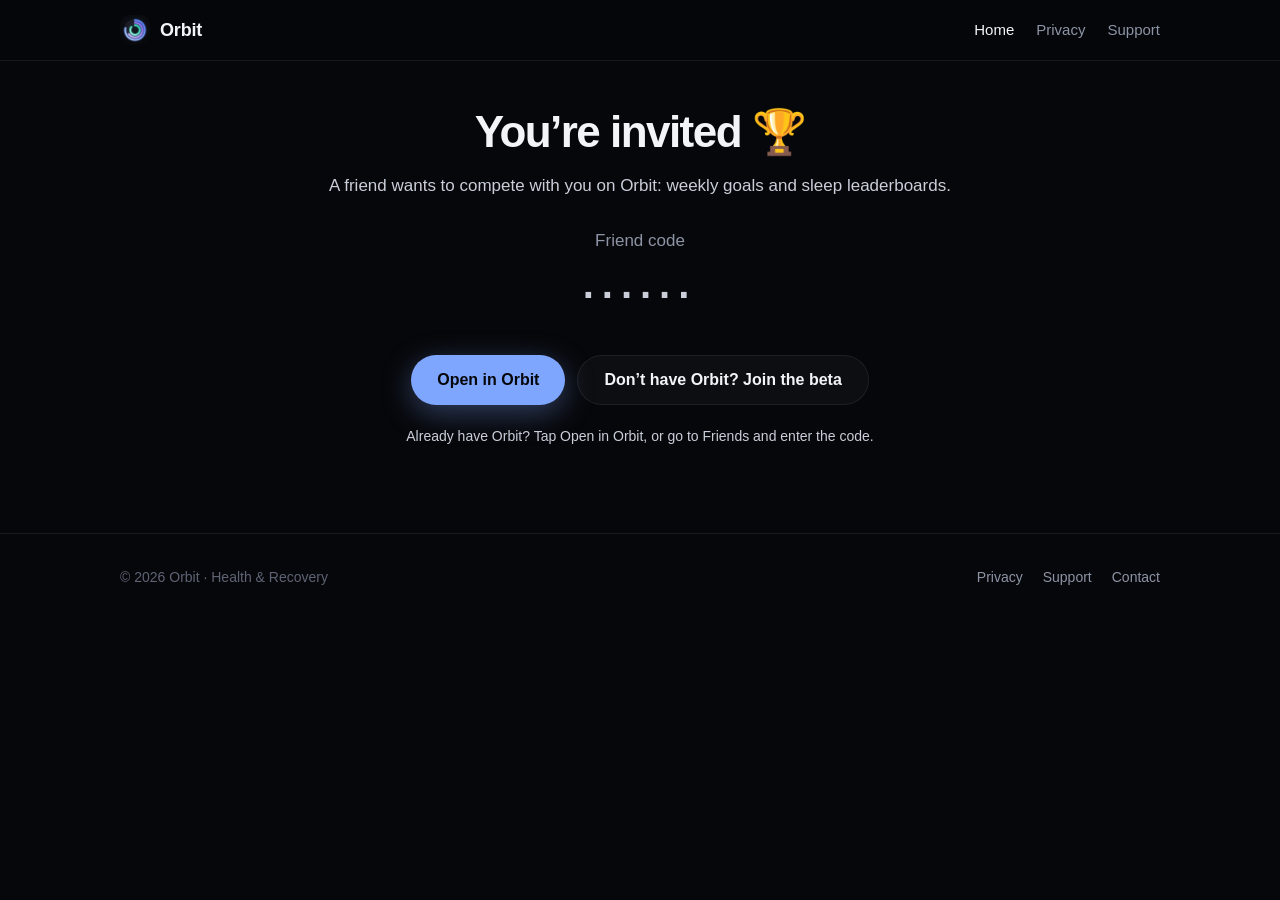
==== add/index.html @ f5d0c0c9 "Friend invite page; privacy: friends sharing Co-Authored-By: Claude Opus 5.5 <noreply@anthropic.com>" ====
<!doctype html>
<html lang="en">
<head>
<meta charset="utf-8">
<meta name="viewport" content="width=device-width, initial-scale=1, viewport-fit=cover">
<title>Join me on Orbit</title>
<meta name="description" content="A friend invited you to compete on Orbit.">
<meta name="theme-color" content="#06070a">
<meta property="og:title" content="Join me on Orbit">
<meta property="og:description" content="A friend invited you to compete on Orbit.">
<meta property="og:image" content="https://orbitrecovery.app/icon.png">
<meta property="og:url" content="https://orbitrecovery.app/add/">
<link rel="icon" href="../favicon.png">
<link rel="apple-touch-icon" href="../apple-touch-icon.png">
<link rel="stylesheet" href="../styles.css">
</head>
<body>
<header class="site-header"><div class="wrap">
  <a class="brand" href="../"><img src="../icon.png" alt="">Orbit</a>
  <nav class="nav"><a href="../" aria-current="page">Home</a><a href="../privacy/">Privacy</a><a href="../support/">Support</a></nav>
</div></header>

<main class="doc" style="text-align:center">
  <h1 style="text-align:center">You’re invited 🏆</h1>
  <p>A friend wants to compete with you on Orbit: weekly goals and sleep leaderboards.</p>
  <p style="margin:28px 0 8px;color:var(--muted)">Friend code</p>
  <p id="code" style="font-size:40px;font-weight:800;letter-spacing:8px;margin:0">······</p>
  <div class="cta" style="margin-top:28px">
    <a class="btn btn-primary" id="open" href="healthapp://friends">Open in Orbit</a>
    <a class="btn btn-ghost" href="mailto:support@orbitrecovery.app?subject=Orbit%20beta">Don’t have Orbit? Join the beta</a>
  </div>
  <p class="note" style="margin-top:20px">Already have Orbit? Tap Open in Orbit, or go to Friends and enter the code.</p>
</main>
<script>
  const code = (new URLSearchParams(location.search).get('code') || '').toUpperCase().replace(/[^A-Z0-9]/g, '').slice(0, 6);
  if (code) {
    document.getElementById('code').textContent = code;
    const link = 'healthapp://friends?code=' + code;
    document.getElementById('open').href = link;
    // Try the app straight away; if it isn't installed the page just stays here.
    setTimeout(() => { location.href = link; }, 300);
  }
</script>
<footer><div class="wrap">
  <span>© 2026 Orbit · Health &amp; Recovery</span>
  <nav><a href="../privacy/" aria-current="page">Privacy</a><a href="../support/" aria-current="page">Support</a><a href="mailto:support@orbitrecovery.app">Contact</a></nav>
</div></footer>
</body>
</html>
---- styles.css ----
:root {
  color-scheme: dark;
  --bg: #06070a;
  --card: #10131a;
  --card-line: rgba(255, 255, 255, 0.07);
  --text: #f3f4f7;
  --muted: #8d94a5;
  --faint: #5e6475;
  --blue: #7fa6ff;
  --purple: #ae95ff;
  --teal: #45e0c2;
  --orange: #ff9f5a;
  --pink: #ff86a2;
  --gold: #ffc857;
  --radius: 22px;
  --max: 1080px;
}

* { box-sizing: border-box; }
html { -webkit-text-size-adjust: 100%; }
body {
  margin: 0;
  background: var(--bg);
  color: var(--text);
  font: 17px/1.6 -apple-system, BlinkMacSystemFont, "SF Pro Text", "Segoe UI", Roboto, Helvetica, Arial, sans-serif;
  -webkit-font-smoothing: antialiased;
  overflow-x: hidden;
}
a { color: var(--blue); text-decoration: none; }
a:hover { text-decoration: underline; }
img { max-width: 100%; display: block; }

.wrap { width: 100%; max-width: var(--max); margin: 0 auto; padding: 0 20px; }

/* Header */
.site-header { position: sticky; top: 0; z-index: 10; backdrop-filter: saturate(160%) blur(16px); -webkit-backdrop-filter: saturate(160%) blur(16px); background: rgba(6, 7, 10, 0.72); border-bottom: 1px solid var(--card-line); }
.site-header .wrap { display: flex; align-items: center; justify-content: space-between; height: 60px; }
.brand { display: flex; align-items: center; gap: 10px; color: var(--text); font-weight: 700; font-size: 18px; letter-spacing: -0.01em; }
.brand:hover { text-decoration: none; }
.brand img { width: 30px; height: 30px; border-radius: 8px; }
.nav { display: flex; gap: 22px; font-size: 15px; }
.nav a { color: var(--muted); }
.nav a:hover, .nav a[aria-current="page"] { color: var(--text); text-decoration: none; }

/* Hero */
.hero { position: relative; padding: 72px 0 48px; text-align: center; }
.hero::before {
  content: ""; position: absolute; inset: -120px 0 auto; height: 620px; pointer-events: none;
  background: radial-gradient(closest-side at 50% 45%, rgba(127, 166, 255, 0.18), transparent 70%),
              radial-gradient(closest-side at 35% 60%, rgba(174, 149, 255, 0.12), transparent 70%),
              radial-gradient(closest-side at 65% 60%, rgba(69, 224, 194, 0.10), transparent 70%);
}
.rings { display: block; position: relative; width: min(300px, 70vw); margin: 0 auto 28px; filter: drop-shadow(0 0 28px rgba(127, 166, 255, 0.35)); }
.rings circle.arc { stroke-dashoffset: var(--len); animation: draw 1.6s cubic-bezier(.2,.7,.2,1) forwards; }
.rings circle.arc:nth-of-type(2) { animation-delay: .15s; }
.rings circle.arc:nth-of-type(3) { animation-delay: .3s; }
@keyframes draw { to { stroke-dashoffset: var(--end); } }
@media (prefers-reduced-motion: reduce) { .rings circle.arc { animation: none; stroke-dashoffset: var(--end); } }

.eyebrow { display: inline-block; font-size: 13px; font-weight: 600; letter-spacing: .08em; text-transform: uppercase; color: var(--blue); margin-bottom: 14px; }
h1 { position: relative; margin: 0 auto; max-width: 760px; font-size: clamp(38px, 7vw, 64px); line-height: 1.05; letter-spacing: -0.035em; font-weight: 800; }
.grad { background: linear-gradient(100deg, #b9ceff 0%, #ae95ff 45%, #45e0c2 100%); -webkit-background-clip: text; background-clip: text; color: transparent; }
.lede { position: relative; margin: 20px auto 0; max-width: 580px; font-size: clamp(17px, 2.4vw, 20px); color: var(--muted); }
.cta { position: relative; display: flex; flex-wrap: wrap; justify-content: center; gap: 12px; margin-top: 32px; }
.btn { display: inline-flex; align-items: center; justify-content: center; gap: 8px; min-height: 50px; padding: 0 26px; border-radius: 999px; font-weight: 700; font-size: 16px; }
.btn:hover { text-decoration: none; filter: brightness(1.08); }
.btn-primary { background: var(--blue); color: #06070a; box-shadow: 0 8px 30px rgba(127, 166, 255, 0.35); }
.btn-ghost { border: 1px solid var(--card-line); color: var(--text); background: rgba(255, 255, 255, 0.03); }
.note { position: relative; margin-top: 14px; font-size: 14px; color: var(--faint); }

/* Sections */
section { padding: 56px 0; }
.section-head { text-align: center; max-width: 640px; margin: 0 auto 36px; }
h2 { margin: 0; font-size: clamp(28px, 4.4vw, 40px); line-height: 1.12; letter-spacing: -0.025em; font-weight: 800; }
.section-head p { margin: 14px 0 0; color: var(--muted); }

.grid { display: grid; grid-template-columns: repeat(3, 1fr); gap: 16px; }
.card { background: var(--card); border: 1px solid var(--card-line); border-radius: var(--radius); padding: 26px; }
.card h3 { margin: 16px 0 6px; font-size: 19px; letter-spacing: -0.01em; }
.card p { margin: 0; color: var(--muted); font-size: 16px; }
.dot { width: 44px; height: 44px; border-radius: 50%; border: 5px solid currentColor; box-shadow: 0 0 22px -2px currentColor; opacity: .95; }

.devices { display: flex; flex-wrap: wrap; justify-content: center; gap: 10px; }
.chip { padding: 10px 18px; border-radius: 999px; background: var(--card); border: 1px solid var(--card-line); color: var(--text); font-weight: 600; font-size: 15px; }
.chip small { color: var(--faint); font-weight: 500; margin-left: 6px; }

.privacy-band .card { display: grid; grid-template-columns: 1fr 1fr; gap: 28px; align-items: center; padding: 36px; }
.checks { list-style: none; margin: 0; padding: 0; display: grid; gap: 12px; }
.checks li { position: relative; padding-left: 30px; color: var(--muted); }
.checks li::before { content: ""; position: absolute; left: 0; top: 6px; width: 16px; height: 16px; border-radius: 50%; background: var(--teal); box-shadow: 0 0 12px rgba(69, 224, 194, .6); }
.checks strong { color: var(--text); font-weight: 600; }

/* Document pages */
.doc { max-width: 780px; margin: 0 auto; padding: 48px 20px 72px; }
.doc h1 { font-size: clamp(32px, 6vw, 44px); text-align: left; margin: 0 0 6px; }
.doc h2 { font-size: 22px; margin: 2.2em 0 .5em; letter-spacing: -0.01em; }
.doc p, .doc li { color: #c9ced9; }
.doc strong { color: var(--text); }
.doc em { color: var(--faint); font-style: normal; }
.doc .table { overflow-x: auto; margin: 1em 0; border: 1px solid var(--card-line); border-radius: 16px; }
.doc table { border-collapse: collapse; width: 100%; font-size: 15px; }
.doc th, .doc td { text-align: left; vertical-align: top; padding: 12px 14px; border-bottom: 1px solid var(--card-line); }
.doc tr:last-child td { border-bottom: 0; }
.doc th { color: var(--muted); font-weight: 600; background: rgba(255,255,255,.02); }
.faq { display: grid; gap: 12px; margin-top: 24px; }
.faq details { background: var(--card); border: 1px solid var(--card-line); border-radius: 16px; padding: 18px 20px; }
.faq summary { cursor: pointer; font-weight: 600; color: var(--text); list-style: none; }
.faq summary::-webkit-details-marker { display: none; }
.faq summary::after { content: "+"; float: right; color: var(--muted); font-weight: 400; }
.faq details[open] summary::after { content: "–"; }
.faq details p { margin: 10px 0 0; }
.contact-card { margin-top: 28px; background: var(--card); border: 1px solid var(--card-line); border-radius: var(--radius); padding: 26px; }
.contact-card p { margin: 0 0 14px; }

/* Footer */
footer { border-top: 1px solid var(--card-line); padding: 32px 0 44px; color: var(--faint); font-size: 14px; }
footer .wrap { display: flex; flex-wrap: wrap; justify-content: space-between; gap: 14px; }
footer nav { display: flex; gap: 20px; }
footer a { color: var(--muted); }

@media (max-width: 860px) {
  .grid { grid-template-columns: 1fr 1fr; }
  .privacy-band .card { grid-template-columns: 1fr; padding: 26px; }
}
@media (max-width: 560px) {
  .grid { grid-template-columns: 1fr; }
  .nav { gap: 16px; font-size: 14px; }
  .hero { padding-top: 48px; }
  section { padding: 40px 0; }
  .btn { width: 100%; }
}
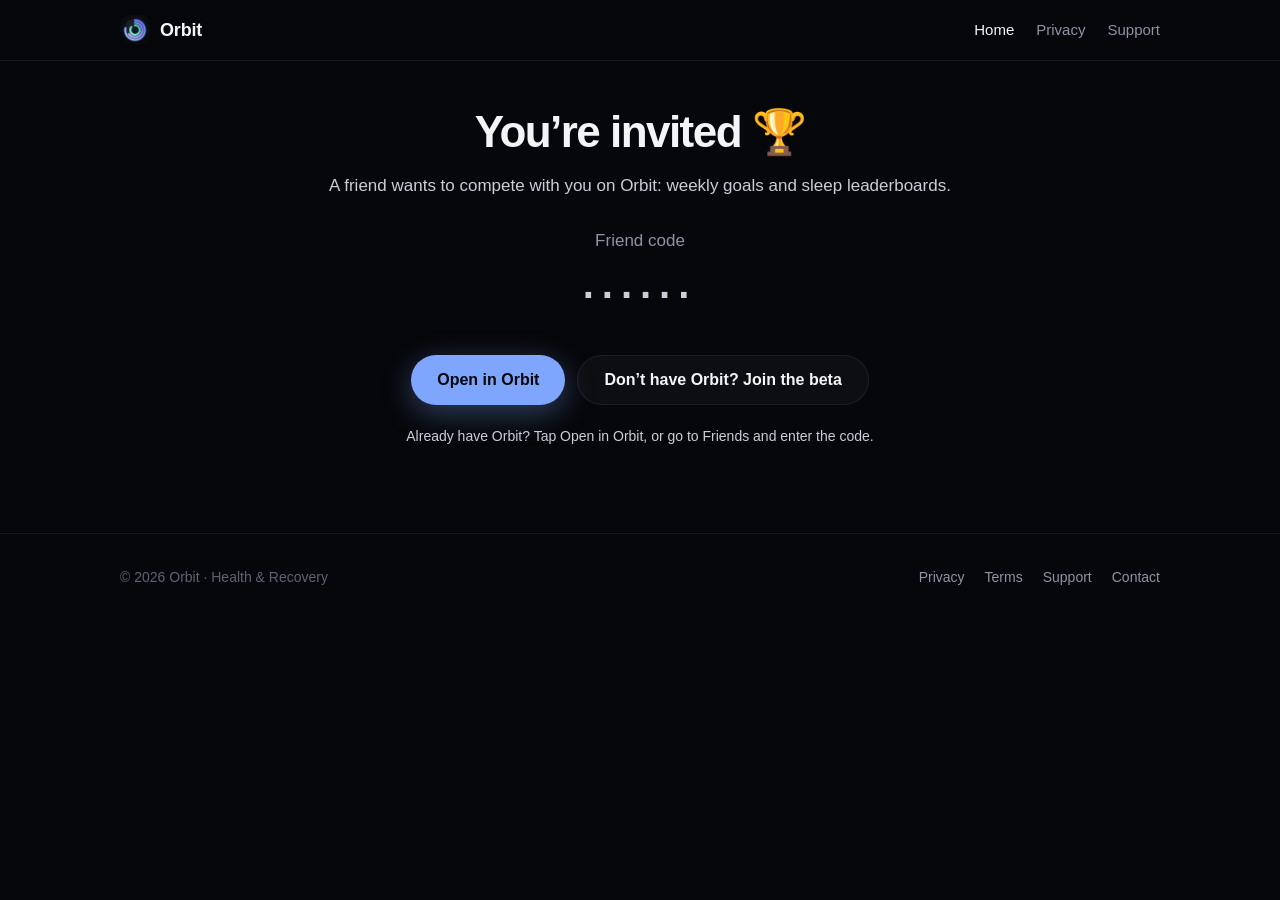
==== commit 72a2c584: "Terms of Use and post-checkout welcome page; payments in privacy policy Co-Authored-By: Claude Opus " ====
--- a/add/index.html
+++ b/add/index.html
@@ -43,7 +43,7 @@
 </script>
 <footer><div class="wrap">
   <span>© 2026 Orbit · Health &amp; Recovery</span>
-  <nav><a href="../privacy/" aria-current="page">Privacy</a><a href="../support/" aria-current="page">Support</a><a href="mailto:support@orbitrecovery.app">Contact</a></nav>
+  <nav><a href="../privacy/" aria-current="page">Privacy</a><a href="../terms/" aria-current="page">Terms</a><a href="../support/" aria-current="page">Support</a><a href="mailto:support@orbitrecovery.app">Contact</a></nav>
 </div></footer>
 </body>
 </html>
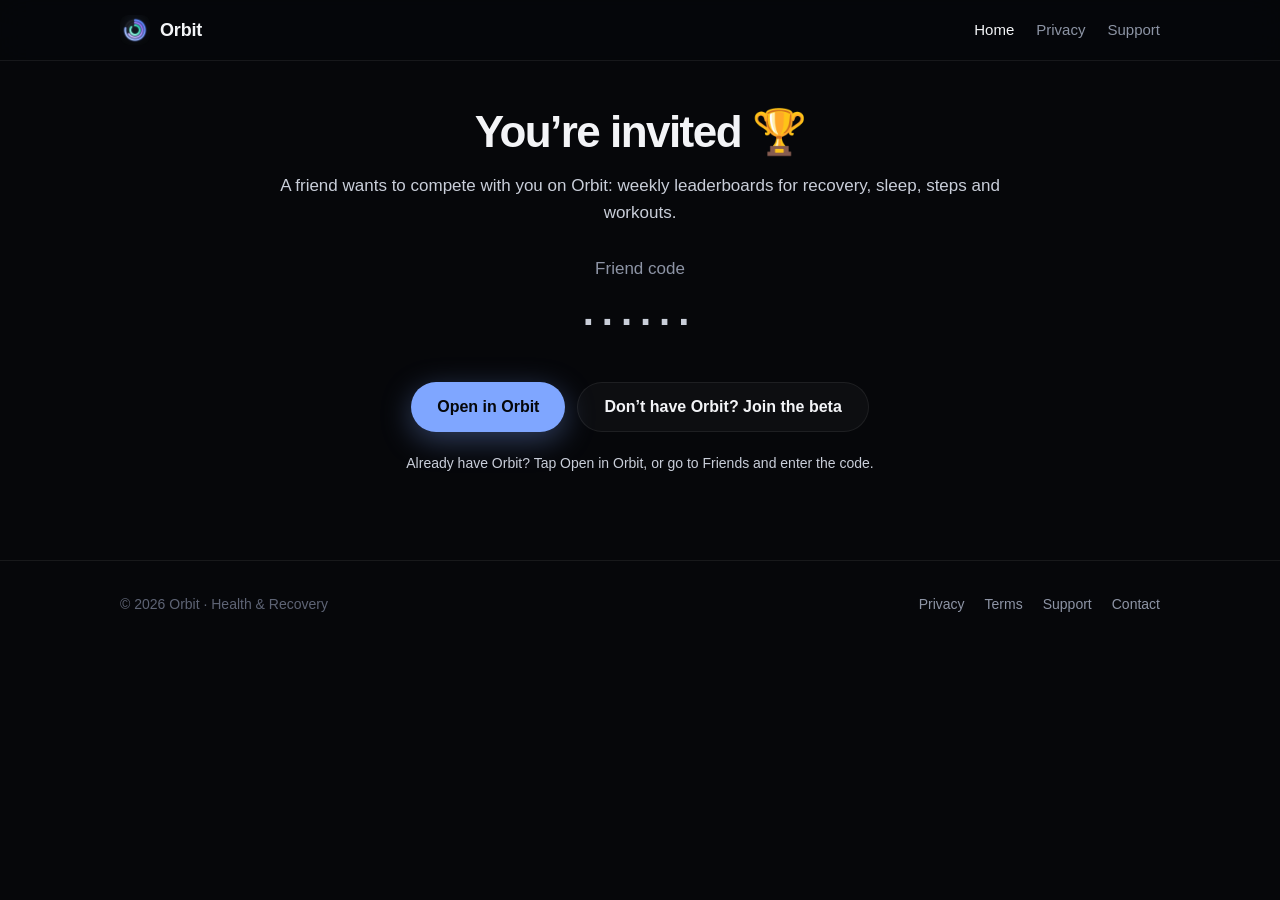
==== commit 70f9952c: "Group invite links on /add/; privacy: friends and groups sharing Co-Authored-By: Claude Opus 5.5 <no" ====
--- a/add/index.html
+++ b/add/index.html
@@ -22,20 +22,29 @@
 
 <main class="doc" style="text-align:center">
   <h1 style="text-align:center">You’re invited 🏆</h1>
-  <p>A friend wants to compete with you on Orbit: weekly goals and sleep leaderboards.</p>
-  <p style="margin:28px 0 8px;color:var(--muted)">Friend code</p>
+  <p id="lede">A friend wants to compete with you on Orbit: weekly leaderboards for recovery, sleep, steps and workouts.</p>
+  <p id="label" style="margin:28px 0 8px;color:var(--muted)">Friend code</p>
   <p id="code" style="font-size:40px;font-weight:800;letter-spacing:8px;margin:0">······</p>
   <div class="cta" style="margin-top:28px">
     <a class="btn btn-primary" id="open" href="healthapp://friends">Open in Orbit</a>
     <a class="btn btn-ghost" href="mailto:support@orbitrecovery.app?subject=Orbit%20beta">Don’t have Orbit? Join the beta</a>
   </div>
-  <p class="note" style="margin-top:20px">Already have Orbit? Tap Open in Orbit, or go to Friends and enter the code.</p>
+  <p id="hint" class="note" style="margin-top:20px">Already have Orbit? Tap Open in Orbit, or go to Friends and enter the code.</p>
 </main>
 <script>
-  const code = (new URLSearchParams(location.search).get('code') || '').toUpperCase().replace(/[^A-Z0-9]/g, '').slice(0, 6);
+  const q = new URLSearchParams(location.search);
+  const clean = (v) => (v || '').toUpperCase().replace(/[^A-Z0-9]/g, '').slice(0, 6);
+  const group = clean(q.get('group'));
+  const code = group || clean(q.get('code'));
+  if (group) {
+    document.querySelector('h1').textContent = 'Join my group 👥';
+    document.getElementById('lede').textContent = 'You’ve been invited to a group on Orbit: one weekly leaderboard for recovery, sleep, steps and workouts.';
+    document.getElementById('label').textContent = 'Group code';
+    document.getElementById('hint').textContent = 'Already have Orbit? Tap Open in Orbit, or go to Friends › Groups and enter the code.';
+  }
   if (code) {
     document.getElementById('code').textContent = code;
-    const link = 'healthapp://friends?code=' + code;
+    const link = group ? 'healthapp://groups?join=' + code : 'healthapp://friends?code=' + code;
     document.getElementById('open').href = link;
     // Try the app straight away; if it isn't installed the page just stays here.
     setTimeout(() => { location.href = link; }, 300);
--- a/styles.css
+++ b/styles.css
@@ -129,3 +129,20 @@
   section { padding: 40px 0; }
   .btn { width: 100%; }
 }
+
+/* Pricing */
+.plans { display: grid; grid-template-columns: repeat(3, 1fr); gap: 16px; align-items: stretch; }
+.plan { position: relative; display: flex; flex-direction: column; gap: 6px; background: var(--card); border: 1px solid var(--card-line); border-radius: var(--radius); padding: 28px 26px; }
+.plan.best { border-color: rgba(69, 224, 194, .55); box-shadow: 0 0 40px -12px rgba(69, 224, 194, .45); }
+.plan .tag { align-self: flex-start; font-size: 12px; font-weight: 700; letter-spacing: .06em; text-transform: uppercase; padding: 4px 10px; border-radius: 999px; background: rgba(127, 166, 255, .14); color: var(--blue); }
+.plan.best .tag { background: rgba(69, 224, 194, .14); color: var(--teal); }
+.plan h3 { margin: 10px 0 0; font-size: 19px; }
+.plan .price { font-size: 40px; font-weight: 800; letter-spacing: -0.02em; line-height: 1.1; margin-top: 6px; }
+.plan .price small { font-size: 16px; font-weight: 600; color: var(--muted); letter-spacing: 0; }
+.plan .per { color: var(--muted); font-size: 15px; }
+.plan ul { list-style: none; padding: 0; margin: 14px 0 0; display: grid; gap: 8px; }
+.plan li { position: relative; padding-left: 24px; color: var(--muted); font-size: 15px; }
+.plan li::before { content: "✓"; position: absolute; left: 0; color: var(--teal); font-weight: 800; }
+.plans-note { text-align: center; margin: 22px auto 0; max-width: 640px; color: var(--faint); font-size: 14px; }
+@media (max-width: 860px) { .plans { grid-template-columns: 1fr; max-width: 460px; margin: 0 auto; } }
+@media (max-width: 480px) { .nav a[href="#features"] { display: none; } }
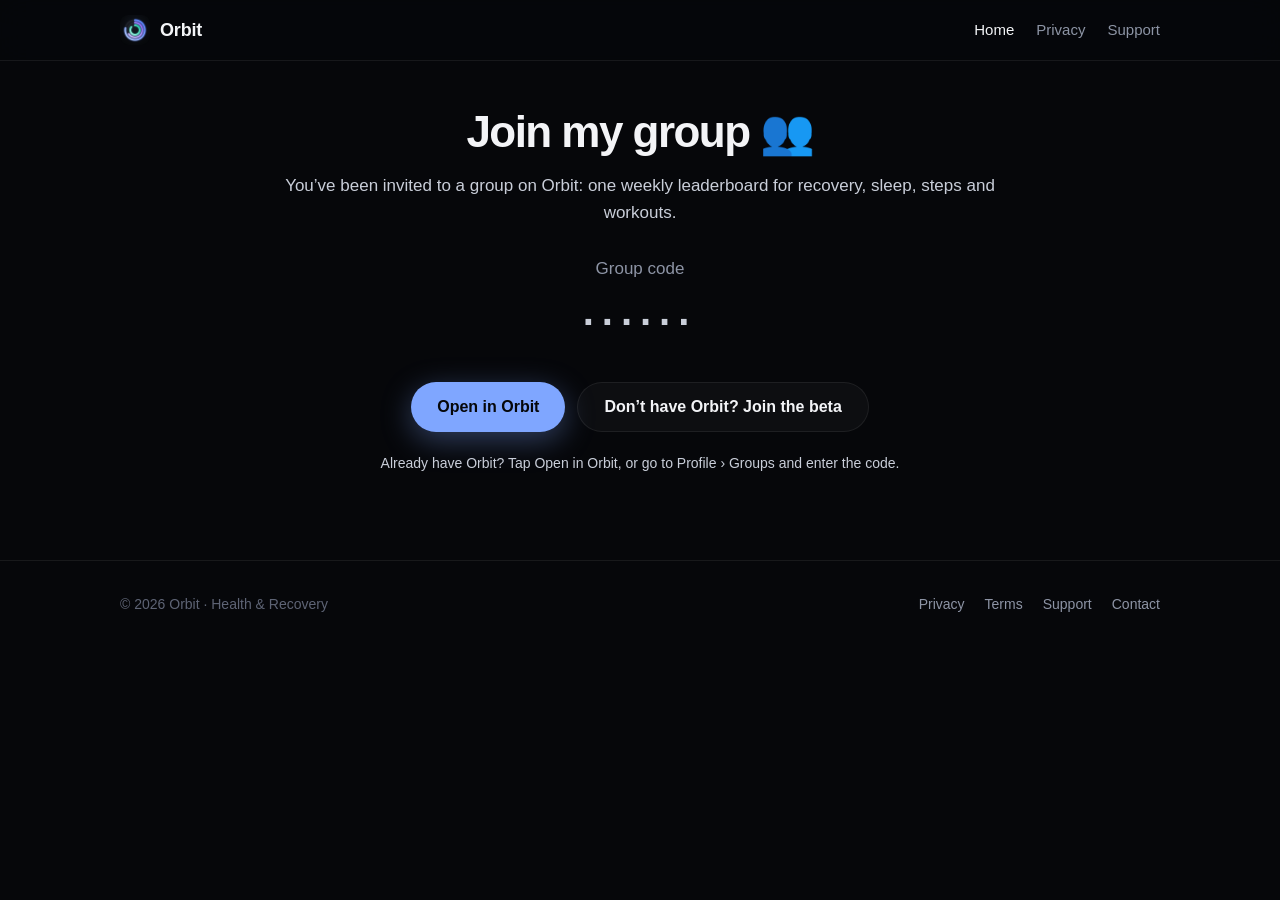
==== commit f5395456: "Groups only: invite page and privacy policy no longer mention friends Co-Authored-By: Claude Opus 5." ====
--- a/add/index.html
+++ b/add/index.html
@@ -3,11 +3,11 @@
 <head>
 <meta charset="utf-8">
 <meta name="viewport" content="width=device-width, initial-scale=1, viewport-fit=cover">
-<title>Join me on Orbit</title>
-<meta name="description" content="A friend invited you to compete on Orbit.">
+<title>Join my group on Orbit</title>
+<meta name="description" content="You've been invited to a group on Orbit.">
 <meta name="theme-color" content="#06070a">
-<meta property="og:title" content="Join me on Orbit">
-<meta property="og:description" content="A friend invited you to compete on Orbit.">
+<meta property="og:title" content="Join my group on Orbit">
+<meta property="og:description" content="You've been invited to a group on Orbit.">
 <meta property="og:image" content="https://orbitrecovery.app/icon.png">
 <meta property="og:url" content="https://orbitrecovery.app/add/">
 <link rel="icon" href="../favicon.png">
@@ -21,30 +21,31 @@
 </div></header>
 
 <main class="doc" style="text-align:center">
-  <h1 style="text-align:center">You’re invited 🏆</h1>
-  <p id="lede">A friend wants to compete with you on Orbit: weekly leaderboards for recovery, sleep, steps and workouts.</p>
-  <p id="label" style="margin:28px 0 8px;color:var(--muted)">Friend code</p>
+  <h1 style="text-align:center">Join my group 👥</h1>
+  <p id="lede">You’ve been invited to a group on Orbit: one weekly leaderboard for recovery, sleep, steps and workouts.</p>
+  <p id="label" style="margin:28px 0 8px;color:var(--muted)">Group code</p>
   <p id="code" style="font-size:40px;font-weight:800;letter-spacing:8px;margin:0">······</p>
   <div class="cta" style="margin-top:28px">
-    <a class="btn btn-primary" id="open" href="healthapp://friends">Open in Orbit</a>
+    <a class="btn btn-primary" id="open" href="healthapp://groups">Open in Orbit</a>
     <a class="btn btn-ghost" href="mailto:support@orbitrecovery.app?subject=Orbit%20beta">Don’t have Orbit? Join the beta</a>
   </div>
-  <p id="hint" class="note" style="margin-top:20px">Already have Orbit? Tap Open in Orbit, or go to Friends and enter the code.</p>
+  <p id="hint" class="note" style="margin-top:20px">Already have Orbit? Tap Open in Orbit, or go to Profile › Groups and enter the code.</p>
 </main>
 <script>
   const q = new URLSearchParams(location.search);
   const clean = (v) => (v || '').toUpperCase().replace(/[^A-Z0-9]/g, '').slice(0, 6);
   const group = clean(q.get('group'));
-  const code = group || clean(q.get('code'));
+  const code = group;
   if (group) {
     document.querySelector('h1').textContent = 'Join my group 👥';
     document.getElementById('lede').textContent = 'You’ve been invited to a group on Orbit: one weekly leaderboard for recovery, sleep, steps and workouts.';
     document.getElementById('label').textContent = 'Group code';
-    document.getElementById('hint').textContent = 'Already have Orbit? Tap Open in Orbit, or go to Friends › Groups and enter the code.';
+    document.getElementById('hint').textContent = 'Already have Orbit? Tap Open in Orbit, or go to Profile › Groups and enter the code.';
   }
   if (code) {
     document.getElementById('code').textContent = code;
-    const link = group ? 'healthapp://groups?join=' + code : 'healthapp://friends?code=' + code;
+    // Old friend links (?code=) just open Groups: friends were replaced by groups.
+    const link = group ? 'healthapp://groups?join=' + code : 'healthapp://groups';
     document.getElementById('open').href = link;
     // Try the app straight away; if it isn't installed the page just stays here.
     setTimeout(() => { location.href = link; }, 300);
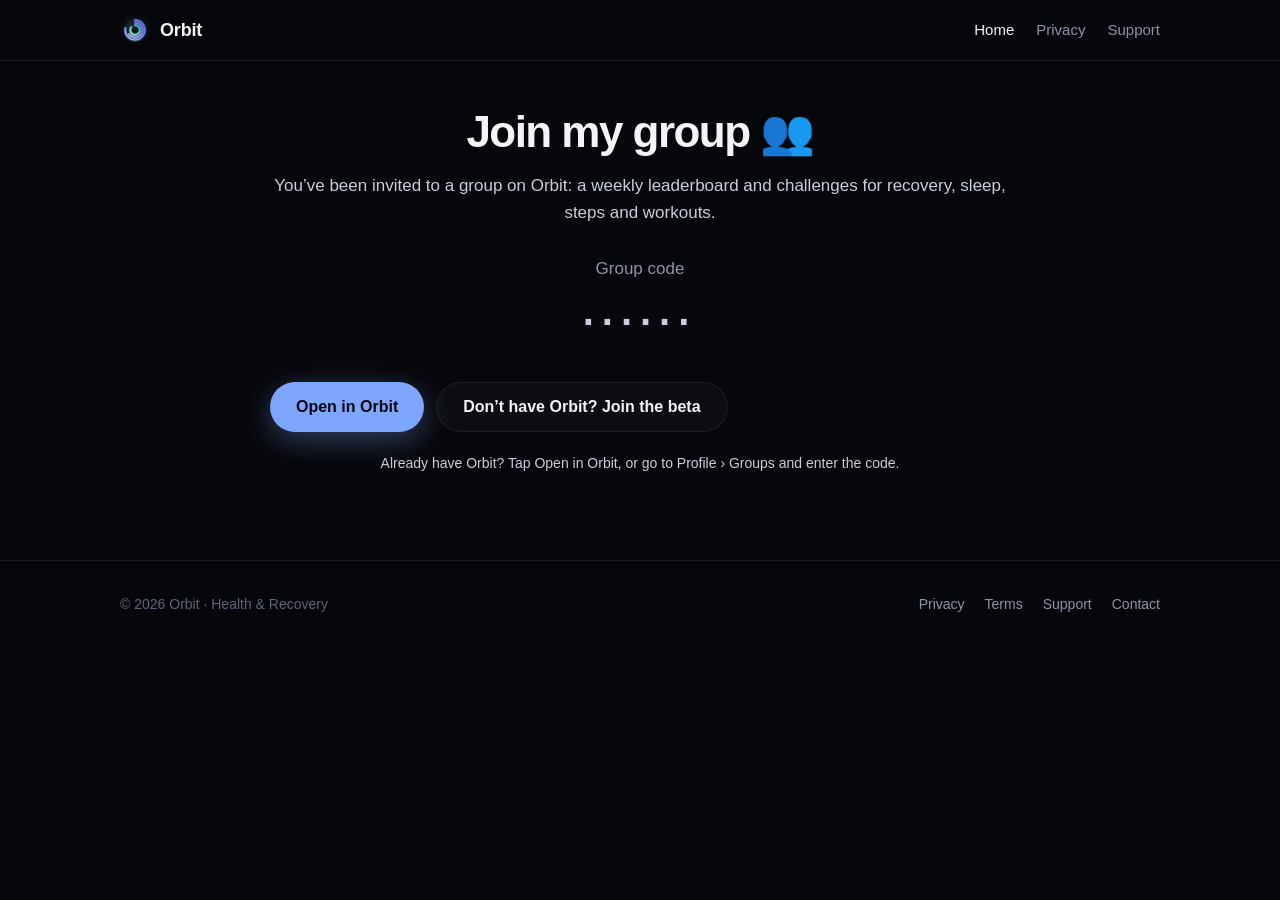
==== commit 5f537f14: "Home: hand-held phone hero, features match the app; privacy: challenges, insights, meal plans Co-Aut" ====
--- a/add/index.html
+++ b/add/index.html
@@ -22,7 +22,7 @@
 
 <main class="doc" style="text-align:center">
   <h1 style="text-align:center">Join my group 👥</h1>
-  <p id="lede">You’ve been invited to a group on Orbit: one weekly leaderboard for recovery, sleep, steps and workouts.</p>
+  <p id="lede">You’ve been invited to a group on Orbit: a weekly leaderboard and challenges for recovery, sleep, steps and workouts.</p>
   <p id="label" style="margin:28px 0 8px;color:var(--muted)">Group code</p>
   <p id="code" style="font-size:40px;font-weight:800;letter-spacing:8px;margin:0">······</p>
   <div class="cta" style="margin-top:28px">
@@ -38,7 +38,7 @@
   const code = group;
   if (group) {
     document.querySelector('h1').textContent = 'Join my group 👥';
-    document.getElementById('lede').textContent = 'You’ve been invited to a group on Orbit: one weekly leaderboard for recovery, sleep, steps and workouts.';
+    document.getElementById('lede').textContent = 'You’ve been invited to a group on Orbit: a weekly leaderboard and challenges for recovery, sleep, steps and workouts.';
     document.getElementById('label').textContent = 'Group code';
     document.getElementById('hint').textContent = 'Already have Orbit? Tap Open in Orbit, or go to Profile › Groups and enter the code.';
   }
--- a/styles.css
+++ b/styles.css
@@ -43,25 +43,18 @@
 .nav a:hover, .nav a[aria-current="page"] { color: var(--text); text-decoration: none; }
 
 /* Hero */
-.hero { position: relative; padding: 72px 0 48px; text-align: center; }
+.hero { position: relative; padding: 56px 0 24px; }
 .hero::before {
   content: ""; position: absolute; inset: -120px 0 auto; height: 620px; pointer-events: none;
   background: radial-gradient(closest-side at 50% 45%, rgba(127, 166, 255, 0.18), transparent 70%),
               radial-gradient(closest-side at 35% 60%, rgba(174, 149, 255, 0.12), transparent 70%),
               radial-gradient(closest-side at 65% 60%, rgba(69, 224, 194, 0.10), transparent 70%);
 }
-.rings { display: block; position: relative; width: min(300px, 70vw); margin: 0 auto 28px; filter: drop-shadow(0 0 28px rgba(127, 166, 255, 0.35)); }
-.rings circle.arc { stroke-dashoffset: var(--len); animation: draw 1.6s cubic-bezier(.2,.7,.2,1) forwards; }
-.rings circle.arc:nth-of-type(2) { animation-delay: .15s; }
-.rings circle.arc:nth-of-type(3) { animation-delay: .3s; }
-@keyframes draw { to { stroke-dashoffset: var(--end); } }
-@media (prefers-reduced-motion: reduce) { .rings circle.arc { animation: none; stroke-dashoffset: var(--end); } }
-
 .eyebrow { display: inline-block; font-size: 13px; font-weight: 600; letter-spacing: .08em; text-transform: uppercase; color: var(--blue); margin-bottom: 14px; }
-h1 { position: relative; margin: 0 auto; max-width: 760px; font-size: clamp(38px, 7vw, 64px); line-height: 1.05; letter-spacing: -0.035em; font-weight: 800; }
+h1 { position: relative; margin: 0; max-width: 760px; font-size: clamp(38px, 7vw, 64px); line-height: 1.05; letter-spacing: -0.035em; font-weight: 800; }
 .grad { background: linear-gradient(100deg, #b9ceff 0%, #ae95ff 45%, #45e0c2 100%); -webkit-background-clip: text; background-clip: text; color: transparent; }
-.lede { position: relative; margin: 20px auto 0; max-width: 580px; font-size: clamp(17px, 2.4vw, 20px); color: var(--muted); }
-.cta { position: relative; display: flex; flex-wrap: wrap; justify-content: center; gap: 12px; margin-top: 32px; }
+.lede { position: relative; margin: 20px 0 0; max-width: 580px; font-size: clamp(17px, 2.4vw, 20px); color: var(--muted); }
+.cta { position: relative; display: flex; flex-wrap: wrap; justify-content: flex-start; gap: 12px; margin-top: 32px; }
 .btn { display: inline-flex; align-items: center; justify-content: center; gap: 8px; min-height: 50px; padding: 0 26px; border-radius: 999px; font-weight: 700; font-size: 16px; }
 .btn:hover { text-decoration: none; filter: brightness(1.08); }
 .btn-primary { background: var(--blue); color: #06070a; box-shadow: 0 8px 30px rgba(127, 166, 255, 0.35); }
@@ -146,3 +139,67 @@
 .plans-note { text-align: center; margin: 22px auto 0; max-width: 640px; color: var(--faint); font-size: 14px; }
 @media (max-width: 860px) { .plans { grid-template-columns: 1fr; max-width: 460px; margin: 0 auto; } }
 @media (max-width: 480px) { .nav a[href="#features"] { display: none; } }
+
+/* Hero: copy beside a hand holding the phone */
+.hero-grid { display: grid; grid-template-columns: 1.1fr .9fr; align-items: center; gap: 24px; }
+.hero-copy { position: relative; }
+
+.holder { position: relative; width: min(380px, 88vw); aspect-ratio: 360 / 760; margin: 0 auto -40px; transform: rotate(-5deg); animation: float 7s ease-in-out infinite; }
+.holder > svg { position: absolute; inset: 0; width: 100%; height: 100%; }
+.hand-back { z-index: 0; -webkit-mask-image: linear-gradient(to bottom, #000 80%, transparent 97%); mask-image: linear-gradient(to bottom, #000 80%, transparent 97%); }
+.hand-front { z-index: 2; pointer-events: none; filter: drop-shadow(-2px 3px 4px rgba(0,0,0,.35)); }
+@keyframes float { 0%, 100% { transform: rotate(-5deg) translateY(0); } 50% { transform: rotate(-4deg) translateY(-10px); } }
+@media (prefers-reduced-motion: reduce) { .holder { animation: none; } }
+
+.phone {
+  position: absolute; z-index: 1; left: 11.1%; top: 2.6%; width: 80.6%; height: 79%;
+  border-radius: 13% / 6.2%; padding: 3.2%;
+  background: linear-gradient(140deg, #3b3f4d, #121419 40%, #2a2d36);
+  box-shadow: inset 0 0 0 1.5px rgba(255,255,255,.12), 0 0 70px rgba(127,166,255,.25), 0 40px 80px rgba(0,0,0,.55);
+}
+.screen {
+  position: relative; height: 100%; overflow: hidden; border-radius: 11% / 5.3%;
+  background: radial-gradient(120% 50% at 30% 0%, rgba(174,149,255,.22), transparent 60%), #08090d;
+  padding: 0 7%; container-type: inline-size; line-height: 1.35; color: #f3f4f7; text-align: left;
+}
+.screen > * { font-size: 3.5cqw; }
+.screen > .m-coach { font-size: 3.5cqw; }
+.m-status { display: flex; align-items: center; justify-content: space-between; height: 3.6em; font-weight: 700; font-size: 1.15em; padding: 0 .4em; }
+.m-island { width: 32%; height: 1.9em; border-radius: 1em; background: #000; }
+.m-icons { display: flex; gap: .3em; }
+.m-icons i { width: .45em; height: .9em; border-radius: .15em; background: #f3f4f7; }
+.m-icons i:last-child { width: 1.8em; }
+.m-date { color: #8d94a5; margin-top: .8em; }
+.m-title { font-size: 1.7em; font-weight: 800; letter-spacing: -.02em; line-height: 1.15; margin: .1em 0 .7em; }
+.m-card { background: #10131a; border: 1px solid rgba(255,255,255,.07); border-radius: 1.4em; padding: 1em 1.1em; margin-bottom: .8em; }
+.m-label { display: block; font-size: .82em; font-weight: 700; letter-spacing: .08em; color: #8d94a5; margin-bottom: .35em; }
+.m-rings { display: grid; grid-template-columns: repeat(4, 1fr); gap: .3em; padding: 1.1em .6em; }
+.m-ring { position: relative; display: flex; flex-direction: column; align-items: center; }
+.m-dial { position: relative; width: 100%; max-width: 5.8em; }
+.m-dial svg { display: block; width: 100%; }
+.m-val { position: absolute; inset: 0; display: flex; flex-direction: column; align-items: center; justify-content: center; line-height: 1.1; }
+.m-val b { font-size: 1.05em; }
+.m-val i { font-style: normal; font-size: .62em; font-weight: 700; }
+.m-ring span { margin-top: .35em; color: #8d94a5; font-size: .9em; }
+.m-insight p { margin: 0; font-size: 1.1em; }
+.m-insight b { color: #ae95ff; }
+.m-tiles { display: grid; grid-template-columns: 1fr 1fr; gap: .8em; }
+.m-tiles .m-card { margin-bottom: .8em; }
+.m-tiles b, .m-plan b { display: block; font-size: 1.1em; }
+.m-sub { color: #8d94a5; }
+.m-coach { position: absolute; right: 6%; bottom: 13%; width: 15%; border-radius: 50%; box-shadow: 0 0 1.6em rgba(97,130,255,.6); }
+.m-tabs { position: absolute; left: 5%; right: 5%; bottom: 2.5%; display: flex; justify-content: space-around; padding: .7em .4em; border-radius: 2.4em; background: rgba(40,40,52,.85); backdrop-filter: blur(8px); font-size: .82em; color: #c9ced9; }
+.m-tabs span { display: flex; flex-direction: column; align-items: center; gap: .3em; }
+.m-tabs em { width: 1.6em; height: 1.6em; border-radius: .5em; background: rgba(255,255,255,.18); }
+.m-tabs .on { color: #ae95ff; }
+.m-tabs .on em { background: #ae95ff; }
+
+.more { display: flex; flex-wrap: wrap; justify-content: center; align-items: center; gap: 10px; margin-top: 28px; }
+.more > span:first-child { color: var(--faint); font-size: 14px; font-weight: 600; margin-right: 4px; }
+
+@media (max-width: 860px) {
+  .hero-grid { grid-template-columns: 1fr; text-align: center; }
+  .hero-copy h1, .hero-copy .lede { margin-left: auto; margin-right: auto; }
+  .hero-copy .cta { justify-content: center; }
+  .holder { width: min(340px, 82vw); margin-top: 24px; }
+}
